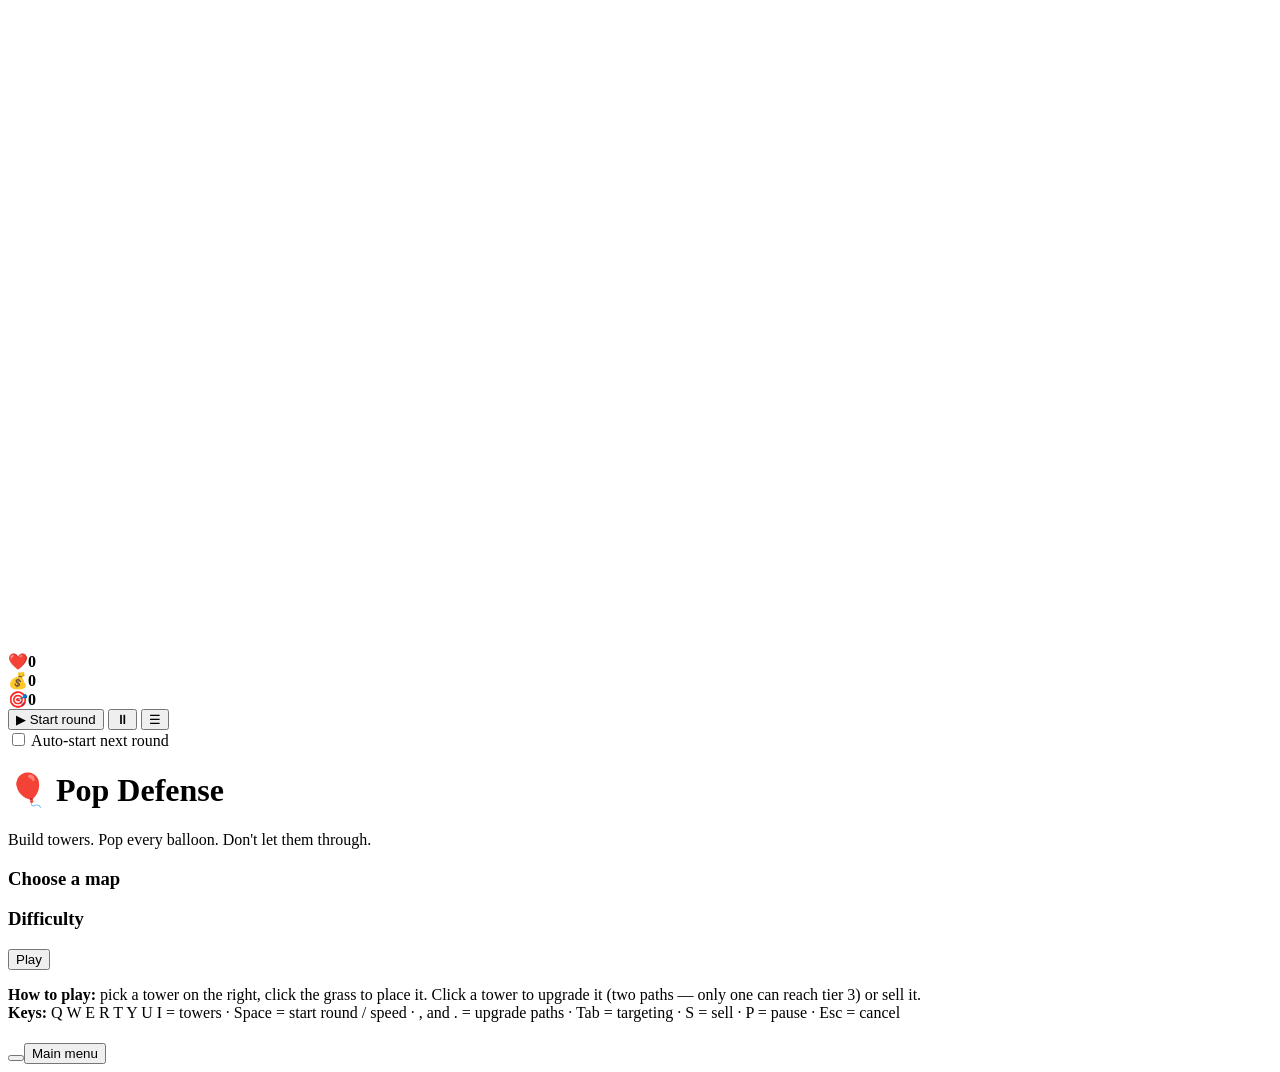
==== index.html @ dcce0a8f "Add index.html" ====
<!doctype html>
<html lang="en">
<head>
<meta charset="utf-8">
<meta name="viewport" content="width=device-width,initial-scale=1">
<title>Pop Defense — balloon tower defense</title>
<meta name="description" content="A free browser balloon-popping tower defense game.">
<link rel="icon" href="data:image/svg+xml,<svg xmlns='http://www.w3.org/2000/svg' viewBox='0 0 100 100'><text y='.9em' font-size='90'>🎈</text></svg>">
<link rel="stylesheet" href="style.css">
</head>
<body>
<div id="wrap">
  <div id="stage"><canvas id="game" width="960" height="640"></canvas></div>
  <aside id="side">
    <div id="hud">
      <div class="stat" title="Lives"><span>❤️</span><b id="lives">0</b></div>
      <div class="stat" title="Cash"><span>💰</span><b id="cash">0</b></div>
      <div class="stat" title="Round"><span>🎯</span><b id="round">0</b></div>
    </div>
    <div class="ctrl">
      <button id="go" class="green">▶ Start round</button>
      <button id="pause" title="Pause (P)">⏸</button>
      <button id="menuBtn" title="Main menu">☰</button>
    </div>
    <label class="chk"><input type="checkbox" id="auto"> Auto-start next round</label>
    <div id="shop"></div>
    <div id="info"></div>
  </aside>
</div>

<div id="menu" class="ov">
  <div class="card">
    <h1>🎈 Pop Defense</h1>
    <p class="sub">Build towers. Pop every balloon. Don't let them through.</p>
    <h3>Choose a map</h3>
    <div id="maps"></div>
    <h3>Difficulty</h3>
    <div id="diffs"></div>
    <button id="play" class="big green">Play</button>
    <p class="help"><b>How to play:</b> pick a tower on the right, click the grass to place it. Click a tower to upgrade it (two paths — only one can reach tier 3) or sell it.<br>
    <b>Keys:</b> Q W E R T Y U I = towers · Space = start round / speed · , and . = upgrade paths · Tab = targeting · S = sell · P = pause · Esc = cancel</p>
  </div>
</div>

<div id="end" class="ov hidden">
  <div class="card small">
    <h1 id="endT"></h1>
    <p id="endP"></p>
    <div class="row"><button id="endA" class="green"></button><button id="endB">Main menu</button></div>
  </div>
</div>
<script src="game.js"></script>
</body>
</html>
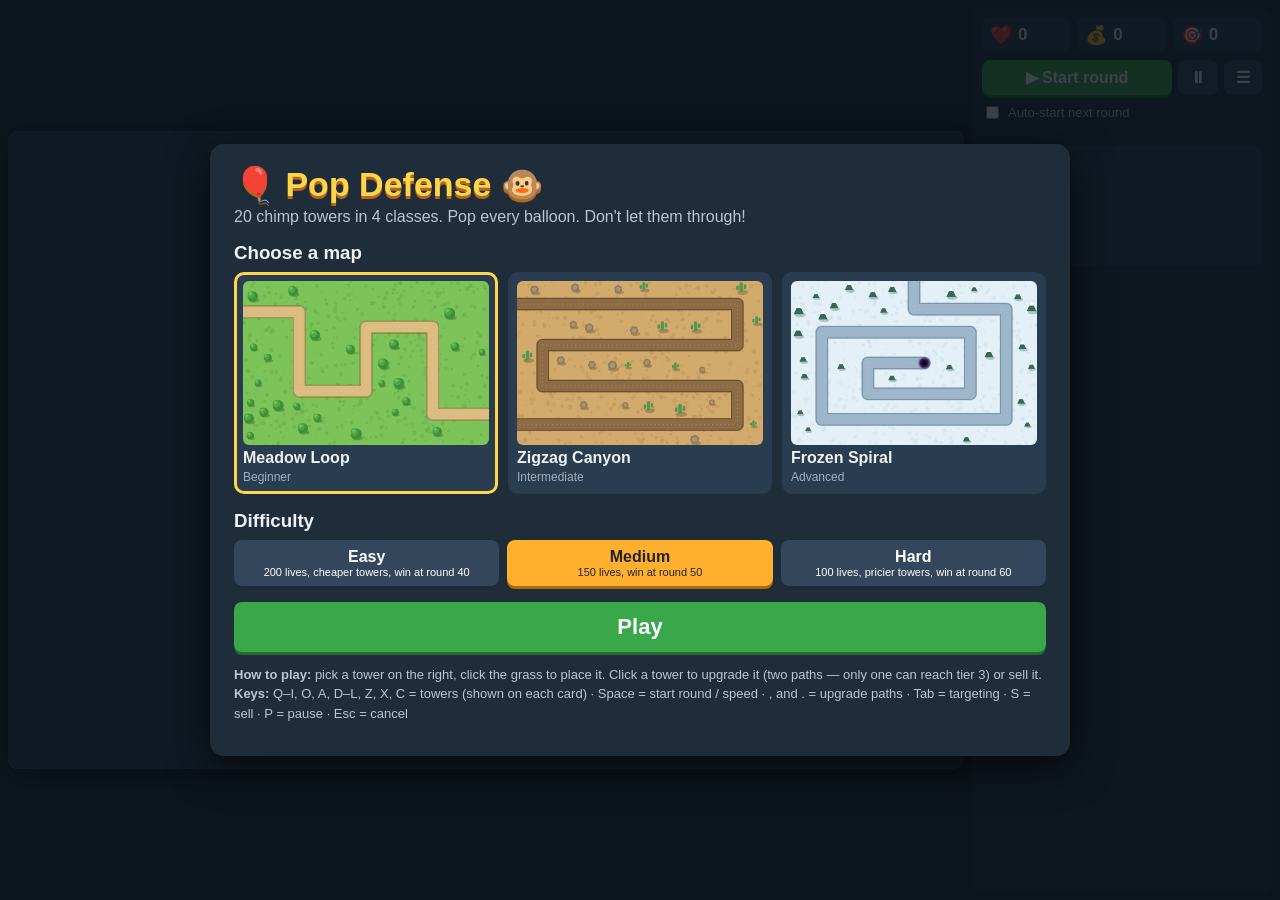
==== commit 3a3f038e: "Update index.html" ====
--- a/index.html
+++ b/index.html
@@ -23,6 +23,7 @@
       <button id="menuBtn" title="Main menu">☰</button>
     </div>
     <label class="chk"><input type="checkbox" id="auto"> Auto-start next round</label>
+    <div id="tabs"></div>
     <div id="shop"></div>
     <div id="info"></div>
   </aside>
@@ -30,15 +31,15 @@
 
 <div id="menu" class="ov">
   <div class="card">
-    <h1>🎈 Pop Defense</h1>
-    <p class="sub">Build towers. Pop every balloon. Don't let them through.</p>
+    <h1 class="logo"><span>🎈</span> Pop Defense <span>🐵</span></h1>
+    <p class="sub">20 chimp towers in 4 classes. Pop every balloon. Don't let them through!</p>
     <h3>Choose a map</h3>
     <div id="maps"></div>
     <h3>Difficulty</h3>
     <div id="diffs"></div>
     <button id="play" class="big green">Play</button>
     <p class="help"><b>How to play:</b> pick a tower on the right, click the grass to place it. Click a tower to upgrade it (two paths — only one can reach tier 3) or sell it.<br>
-    <b>Keys:</b> Q W E R T Y U I = towers · Space = start round / speed · , and . = upgrade paths · Tab = targeting · S = sell · P = pause · Esc = cancel</p>
+    <b>Keys:</b> Q–I, O, A, D–L, Z, X, C = towers (shown on each card) · Space = start round / speed · , and . = upgrade paths · Tab = targeting · S = sell · P = pause · Esc = cancel</p>
   </div>
 </div>
 
@@ -50,5 +51,6 @@
   </div>
 </div>
 <script src="game.js"></script>
+<script src="r3d.js"></script>
 </body>
 </html>
--- a/style.css
+++ b/style.css
@@ -0,0 +1,67 @@
+*{box-sizing:border-box}
+html,body{margin:0;height:100%;background:#16202b;color:#eef2f7;font-family:"Trebuchet MS",Verdana,sans-serif;overflow:hidden}
+button{font:inherit;cursor:pointer;border:0;border-radius:8px;padding:8px 12px;background:#33465c;color:#fff;font-weight:700;box-shadow:0 3px 0 #1d2a38}
+button:hover{filter:brightness(1.12)}
+button:active{transform:translateY(2px);box-shadow:0 1px 0 #1d2a38}
+button:disabled,button.off{opacity:.45;cursor:not-allowed;filter:none}
+button.green{background:#3aa84a;box-shadow:0 3px 0 #22702e}
+button.red{background:#d2423f;box-shadow:0 3px 0 #8e2624}
+#wrap{display:flex;height:100vh;padding:8px;gap:8px}
+#stage{flex:1;display:flex;align-items:center;justify-content:center;min-width:0}
+#game{width:100%;max-width:calc((100vh - 16px) * 1.5);height:auto;aspect-ratio:3/2;border-radius:10px;box-shadow:0 6px 24px #0008;background:#7cc35a;touch-action:none;display:block}
+#side{width:300px;flex:none;display:flex;flex-direction:column;gap:8px;overflow-y:auto;background:#1f2d3b;border-radius:10px;padding:10px}
+#hud{display:flex;gap:6px}
+.stat{flex:1;background:#2a3c4f;border-radius:8px;padding:6px 8px;display:flex;align-items:center;gap:6px;font-size:18px}
+.stat b{font-size:17px}
+.ctrl{display:flex;gap:6px}
+.ctrl #go{flex:1}
+.chk{font-size:13px;color:#b9c6d4;display:flex;gap:6px;align-items:center}
+#shop{display:grid;grid-template-columns:1fr 1fr;gap:6px}
+.tw{display:flex;align-items:center;gap:6px;padding:4px 6px;background:#2a3c4f;border-radius:8px;box-shadow:none;text-align:left;font-size:12px;font-weight:700;position:relative}
+.tw canvas{width:40px;height:40px;flex:none}
+.tw small{display:block;color:#ffd54a;font-size:12px}
+.tw i{position:absolute;top:2px;right:5px;font-style:normal;font-size:10px;color:#8ea2b6}
+.tw.on{outline:2px solid #ffd54a}
+.tw.poor small{color:#ff7a7a}
+#info{background:#2a3c4f;border-radius:8px;padding:10px;font-size:13px;line-height:1.4;min-height:120px}
+#info h2{margin:0 0 4px;font-size:17px}
+#info .dim{color:#9fb0c2}
+.paths{display:flex;gap:6px;margin:8px 0}
+.path{flex:1;background:#1f2d3b;border-radius:8px;padding:6px;display:flex;flex-direction:column;gap:4px}
+.pips{display:flex;gap:3px}
+.pips span{flex:1;height:6px;border-radius:3px;background:#3b4f64}
+.p0 .pips span.f{background:#ffc93c}
+.p1 .pips span.f{background:#4ad7ff}
+.path button{font-size:12px;padding:6px;line-height:1.25}
+.path button small{display:block;font-weight:400;color:#d8e2ec;font-size:11px}
+.path button b{color:#ffd54a}
+.row{display:flex;gap:6px;flex-wrap:wrap}
+.row button{flex:1}
+.tgt button{padding:5px 6px;font-size:12px}
+.tgt button.on{background:#ffb02e;color:#222;box-shadow:0 3px 0 #a86c0c}
+.ov{position:fixed;inset:0;background:#0b121acc;display:flex;align-items:center;justify-content:center;z-index:5;padding:12px}
+.hidden{display:none!important}
+.card{background:#1f2d3b;border-radius:14px;padding:20px 24px;max-width:860px;width:100%;max-height:96vh;overflow-y:auto;box-shadow:0 10px 40px #000a}
+.card.small{max-width:420px;text-align:center}
+.card h1{margin:0;font-size:34px;color:#ffd54a;text-shadow:0 3px 0 #b5651d}
+.card h3{margin:16px 0 8px}
+.sub{margin:4px 0 0;color:#b9c6d4}
+#maps{display:grid;grid-template-columns:repeat(auto-fit,minmax(200px,1fr));gap:10px}
+.map{background:#2a3c4f;border-radius:10px;padding:6px;cursor:pointer;border:3px solid transparent}
+.map.on{border-color:#ffd54a}
+.map canvas{width:100%;border-radius:6px;display:block}
+.map b{display:block;margin-top:4px}
+.map span{font-size:12px;color:#9fb0c2}
+#diffs{display:flex;gap:8px}
+#diffs button{flex:1}
+#diffs button.on{background:#ffb02e;color:#222;box-shadow:0 3px 0 #a86c0c}
+#diffs small{display:block;font-weight:400;font-size:11px}
+.big{width:100%;margin-top:16px;font-size:22px;padding:12px}
+.help{font-size:13px;color:#b9c6d4;line-height:1.5}
+@media (max-width:900px){
+  html,body{overflow:auto}
+  #wrap{flex-direction:column;height:auto}
+  #side{width:100%}
+  #shop{grid-template-columns:repeat(4,1fr)}
+  .tw{flex-direction:column;text-align:center}
+}
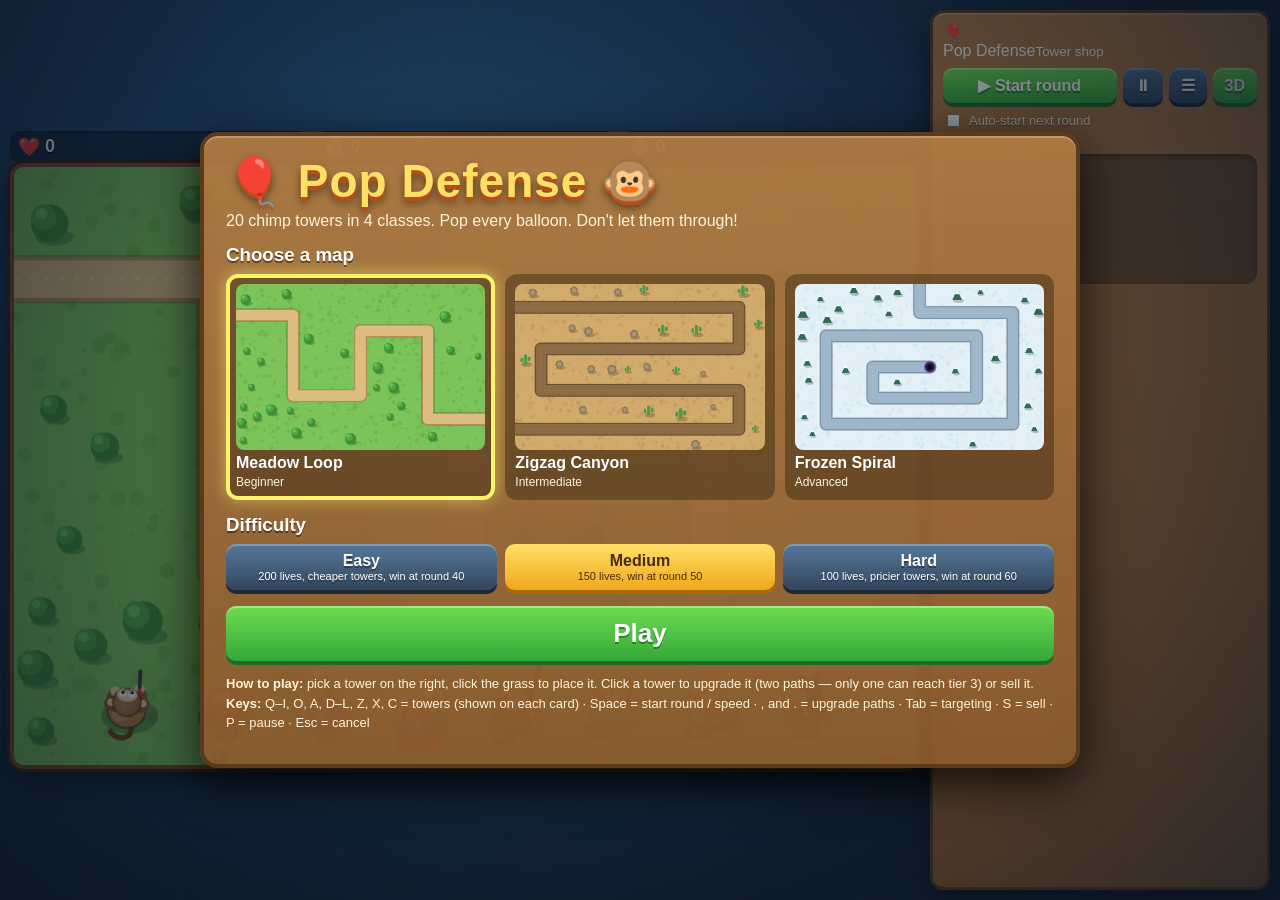
==== commit abf77fc6: "Update index.html" ====
--- a/index.html
+++ b/index.html
@@ -6,17 +6,22 @@
 <title>Pop Defense — balloon tower defense</title>
 <meta name="description" content="A free browser balloon-popping tower defense game.">
 <link rel="icon" href="data:image/svg+xml,<svg xmlns='http://www.w3.org/2000/svg' viewBox='0 0 100 100'><text y='.9em' font-size='90'>🎈</text></svg>">
+<link rel="preconnect" href="https://fonts.googleapis.com">
+<link rel="stylesheet" href="https://fonts.googleapis.com/css2?family=Lilita+One&family=Nunito:wght@600;700;800&display=swap">
 <link rel="stylesheet" href="style.css">
 </head>
 <body>
 <div id="wrap">
-  <div id="stage"><canvas id="game" width="960" height="640"></canvas></div>
-  <aside id="side">
-    <div id="hud">
+  <div id="stage"><div id="frame">
+      <div id="hud">
       <div class="stat" title="Lives"><span>❤️</span><b id="lives">0</b></div>
       <div class="stat" title="Cash"><span>💰</span><b id="cash">0</b></div>
       <div class="stat" title="Round"><span>🎯</span><b id="round">0</b></div>
     </div>
+      <canvas id="game" width="960" height="640"></canvas>
+  </div></div>
+  <aside id="side">
+    <div class="sidehead"><span class="ic">🎈</span><div class="lg">Pop Defense<small>Tower shop</small></div></div>
     <div class="ctrl">
       <button id="go" class="green">▶ Start round</button>
       <button id="pause" title="Pause (P)">⏸</button>
@@ -30,6 +35,7 @@
 </div>
 
 <div id="menu" class="ov">
+  <div class="sky"><i style="left:30%;background:#4cd964;animation-duration:12s;animation-delay:-12s;transform:scale(0.89)"></i><i style="left:11%;background:#ff4d5e;animation-duration:11s;animation-delay:-12s;transform:scale(0.93)"></i><i style="left:37%;background:#ff9f1c;animation-duration:11s;animation-delay:-7s;transform:scale(0.91)"></i><i style="left:46%;background:#4cd964;animation-duration:13s;animation-delay:-3s;transform:scale(0.76)"></i><i style="left:3%;background:#ff9f1c;animation-duration:21s;animation-delay:-8s;transform:scale(1.08)"></i><i style="left:24%;background:#3d8bff;animation-duration:15s;animation-delay:-9s;transform:scale(0.98)"></i><i style="left:93%;background:#ff9f1c;animation-duration:16s;animation-delay:-2s;transform:scale(1.11)"></i><i style="left:43%;background:#b388ff;animation-duration:17s;animation-delay:-16s;transform:scale(0.75)"></i><i style="left:31%;background:#ffd23f;animation-duration:15s;animation-delay:-2s;transform:scale(1.17)"></i><i style="left:70%;background:#ff9f1c;animation-duration:15s;animation-delay:-0s;transform:scale(1.15)"></i><i style="left:73%;background:#b388ff;animation-duration:15s;animation-delay:-16s;transform:scale(0.72)"></i><i style="left:54%;background:#ff7ad9;animation-duration:15s;animation-delay:-13s;transform:scale(0.87)"></i><i style="left:29%;background:#4cd964;animation-duration:15s;animation-delay:-1s;transform:scale(0.65)"></i><i style="left:59%;background:#b388ff;animation-duration:15s;animation-delay:-16s;transform:scale(0.92)"></i><i style="left:60%;background:#b388ff;animation-duration:16s;animation-delay:-4s;transform:scale(1.20)"></i><i style="left:25%;background:#ff4d5e;animation-duration:17s;animation-delay:-6s;transform:scale(0.98)"></i></div>
   <div class="card">
     <h1 class="logo"><span>🎈</span> Pop Defense <span>🐵</span></h1>
     <p class="sub">20 chimp towers in 4 classes. Pop every balloon. Don't let them through!</p>
@@ -44,6 +50,7 @@
 </div>
 
 <div id="end" class="ov hidden">
+  <div class="sky"><i style="left:30%;background:#4cd964;animation-duration:12s;animation-delay:-12s;transform:scale(0.89)"></i><i style="left:11%;background:#ff4d5e;animation-duration:11s;animation-delay:-12s;transform:scale(0.93)"></i><i style="left:37%;background:#ff9f1c;animation-duration:11s;animation-delay:-7s;transform:scale(0.91)"></i><i style="left:46%;background:#4cd964;animation-duration:13s;animation-delay:-3s;transform:scale(0.76)"></i><i style="left:3%;background:#ff9f1c;animation-duration:21s;animation-delay:-8s;transform:scale(1.08)"></i><i style="left:24%;background:#3d8bff;animation-duration:15s;animation-delay:-9s;transform:scale(0.98)"></i><i style="left:93%;background:#ff9f1c;animation-duration:16s;animation-delay:-2s;transform:scale(1.11)"></i><i style="left:43%;background:#b388ff;animation-duration:17s;animation-delay:-16s;transform:scale(0.75)"></i><i style="left:31%;background:#ffd23f;animation-duration:15s;animation-delay:-2s;transform:scale(1.17)"></i><i style="left:70%;background:#ff9f1c;animation-duration:15s;animation-delay:-0s;transform:scale(1.15)"></i><i style="left:73%;background:#b388ff;animation-duration:15s;animation-delay:-16s;transform:scale(0.72)"></i><i style="left:54%;background:#ff7ad9;animation-duration:15s;animation-delay:-13s;transform:scale(0.87)"></i><i style="left:29%;background:#4cd964;animation-duration:15s;animation-delay:-1s;transform:scale(0.65)"></i><i style="left:59%;background:#b388ff;animation-duration:15s;animation-delay:-16s;transform:scale(0.92)"></i><i style="left:60%;background:#b388ff;animation-duration:16s;animation-delay:-4s;transform:scale(1.20)"></i><i style="left:25%;background:#ff4d5e;animation-duration:17s;animation-delay:-6s;transform:scale(0.98)"></i></div>
   <div class="card small">
     <h1 id="endT"></h1>
     <p id="endP"></p>
--- a/style.css
+++ b/style.css
@@ -1,67 +1,104 @@
 *{box-sizing:border-box}
-html,body{margin:0;height:100%;background:#16202b;color:#eef2f7;font-family:"Trebuchet MS",Verdana,sans-serif;overflow:hidden}
-button{font:inherit;cursor:pointer;border:0;border-radius:8px;padding:8px 12px;background:#33465c;color:#fff;font-weight:700;box-shadow:0 3px 0 #1d2a38}
+html,body{margin:0;height:100%;background:radial-gradient(circle at 30% 20%,#2b5d8a,#132235 70%);color:#fff;font-family:"Trebuchet MS",Verdana,sans-serif;overflow:hidden}
+button{font:inherit;cursor:pointer;border:0;border-radius:10px;padding:8px 12px;background:linear-gradient(#56789c,#33465c);color:#fff;font-weight:700;box-shadow:0 4px 0 #1d2a38,inset 0 2px 0 rgba(255,255,255,.25);text-shadow:0 2px 0 rgba(0,0,0,.35);transition:transform .08s,filter .15s}
 button:hover{filter:brightness(1.12)}
-button:active{transform:translateY(2px);box-shadow:0 1px 0 #1d2a38}
-button:disabled,button.off{opacity:.45;cursor:not-allowed;filter:none}
-button.green{background:#3aa84a;box-shadow:0 3px 0 #22702e}
-button.red{background:#d2423f;box-shadow:0 3px 0 #8e2624}
-#wrap{display:flex;height:100vh;padding:8px;gap:8px}
+button:active{transform:translateY(3px);box-shadow:0 1px 0 #1d2a38}
+button:disabled,button.off{filter:grayscale(.7) brightness(.8);cursor:not-allowed}
+button.green{background:linear-gradient(#6fdc4f,#33a83a);box-shadow:0 4px 0 #1f6e25,inset 0 2px 0 rgba(255,255,255,.35)}
+button.red{background:linear-gradient(#ff6a5a,#c9302c);box-shadow:0 4px 0 #84201d,inset 0 2px 0 rgba(255,255,255,.3)}
+#wrap{display:flex;height:100vh;padding:10px;gap:10px}
 #stage{flex:1;display:flex;align-items:center;justify-content:center;min-width:0}
-#game{width:100%;max-width:calc((100vh - 16px) * 1.5);height:auto;aspect-ratio:3/2;border-radius:10px;box-shadow:0 6px 24px #0008;background:#7cc35a;touch-action:none;display:block}
-#side{width:300px;flex:none;display:flex;flex-direction:column;gap:8px;overflow-y:auto;background:#1f2d3b;border-radius:10px;padding:10px}
+#game{width:100%;max-width:calc((100vh - 28px)*1.5);aspect-ratio:3/2;height:auto;border-radius:14px;border:4px solid #7a4d26;box-shadow:0 0 0 3px #3a230f,0 10px 30px #000a;background:#7cc35a;touch-action:none;display:block}
+#side{width:340px;flex:none;display:flex;flex-direction:column;gap:8px;overflow-y:auto;background:linear-gradient(#b07a43,#8a5a2e);border:3px solid #5c3a1c;border-radius:14px;padding:10px;box-shadow:inset 0 2px 0 rgba(255,255,255,.2),0 10px 30px #0008}
 #hud{display:flex;gap:6px}
-.stat{flex:1;background:#2a3c4f;border-radius:8px;padding:6px 8px;display:flex;align-items:center;gap:6px;font-size:18px}
-.stat b{font-size:17px}
-.ctrl{display:flex;gap:6px}
-.ctrl #go{flex:1}
-.chk{font-size:13px;color:#b9c6d4;display:flex;gap:6px;align-items:center}
-#shop{display:grid;grid-template-columns:1fr 1fr;gap:6px}
-.tw{display:flex;align-items:center;gap:6px;padding:4px 6px;background:#2a3c4f;border-radius:8px;box-shadow:none;text-align:left;font-size:12px;font-weight:700;position:relative}
-.tw canvas{width:40px;height:40px;flex:none}
-.tw small{display:block;color:#ffd54a;font-size:12px}
-.tw i{position:absolute;top:2px;right:5px;font-style:normal;font-size:10px;color:#8ea2b6}
-.tw.on{outline:2px solid #ffd54a}
-.tw.poor small{color:#ff7a7a}
-#info{background:#2a3c4f;border-radius:8px;padding:10px;font-size:13px;line-height:1.4;min-height:120px}
-#info h2{margin:0 0 4px;font-size:17px}
-#info .dim{color:#9fb0c2}
-.paths{display:flex;gap:6px;margin:8px 0}
-.path{flex:1;background:#1f2d3b;border-radius:8px;padding:6px;display:flex;flex-direction:column;gap:4px}
-.pips{display:flex;gap:3px}
-.pips span{flex:1;height:6px;border-radius:3px;background:#3b4f64}
-.p0 .pips span.f{background:#ffc93c}
-.p1 .pips span.f{background:#4ad7ff}
-.path button{font-size:12px;padding:6px;line-height:1.25}
-.path button small{display:block;font-weight:400;color:#d8e2ec;font-size:11px}
-.path button b{color:#ffd54a}
-.row{display:flex;gap:6px;flex-wrap:wrap}
-.row button{flex:1}
-.tgt button{padding:5px 6px;font-size:12px}
-.tgt button.on{background:#ffb02e;color:#222;box-shadow:0 3px 0 #a86c0c}
-.ov{position:fixed;inset:0;background:#0b121acc;display:flex;align-items:center;justify-content:center;z-index:5;padding:12px}
+.stat{flex:1;background:rgba(0,0,0,.35);border-radius:10px;padding:5px 8px;display:flex;align-items:center;gap:5px;font-size:18px;box-shadow:inset 0 2px 4px rgba(0,0,0,.4)}
+.stat b{font-size:18px;text-shadow:0 2px 0 #000,0 0 2px #000}
+.ctrl{display:flex;gap:6px}.ctrl #go{flex:1;font-size:16px}
+.chk{font-size:13px;color:#fff3dc;display:flex;gap:6px;align-items:center;text-shadow:0 1px 0 #0006}
+#tabs{display:flex;gap:4px}
+#tabs button{flex:1;padding:5px 2px;font-size:11px;border-radius:8px;box-shadow:0 3px 0 rgba(0,0,0,.35)}
+#tabs .all{background:linear-gradient(#8b98a8,#5d6a7a)}
+#tabs .primary{background:linear-gradient(#5ea2f0,#2f6fc0)}
+#tabs .military{background:linear-gradient(#78b85a,#43802d)}
+#tabs .magic{background:linear-gradient(#b07cf0,#7444c4)}
+#tabs .support{background:linear-gradient(#ffb04a,#d07a1c)}
+#tabs button.on{outline:3px solid #fff36b;transform:translateY(2px)}
+#shop{display:grid;grid-template-columns:repeat(4,1fr);gap:5px}
+.tw{position:relative;display:flex;flex-direction:column;align-items:center;padding:3px 2px 20px;border-radius:11px;border:3px solid rgba(0,0,0,.35);box-shadow:0 4px 0 rgba(0,0,0,.35),inset 0 2px 0 rgba(255,255,255,.35);font-size:10px;line-height:1.05;text-align:center;overflow:hidden}
+.tw.primary{background:radial-gradient(circle at 50% 35%,#8cc4ff,#2f6fc0 75%)}
+.tw.military{background:radial-gradient(circle at 50% 35%,#b6e08f,#43802d 75%)}
+.tw.magic{background:radial-gradient(circle at 50% 35%,#dcb8ff,#7444c4 75%)}
+.tw.support{background:radial-gradient(circle at 50% 35%,#ffd79a,#d07a1c 75%)}
+.tw img{width:54px;height:54px;filter:drop-shadow(0 3px 2px rgba(0,0,0,.35))}
+.tw:hover img{animation:wig .5s}
+@keyframes wig{25%{transform:rotate(-8deg) scale(1.08)}75%{transform:rotate(8deg) scale(1.08)}}
+.tw b{min-height:22px;display:flex;align-items:center}
+.tw .pr{position:absolute;left:0;right:0;bottom:0;background:linear-gradient(#ffe066,#f0a81c);color:#5a3300;font-size:11px;padding:2px 0;text-shadow:none;border-top:2px solid rgba(0,0,0,.25)}
+.tw i{position:absolute;top:3px;left:3px;font-style:normal;font-size:9px;background:rgba(0,0,0,.45);border-radius:5px;padding:1px 4px}
+.tw.on{border-color:#fff36b;box-shadow:0 0 0 2px #fff36b,0 0 14px #fff36b}
+.tw.poor{filter:grayscale(.6) brightness(.75)}
+.tw.poor .pr{background:linear-gradient(#ff8a7a,#c9302c);color:#fff}
+#info{background:rgba(0,0,0,.32);border-radius:12px;padding:10px;font-size:13px;line-height:1.35;min-height:130px;box-shadow:inset 0 2px 6px rgba(0,0,0,.4)}
+#info h2{margin:0;font-size:18px;text-shadow:0 2px 0 #000}
+#info p{margin:6px 0}
+.dim{color:#f1e4cf}
+.thead{display:flex;gap:8px;align-items:center;border-radius:10px;padding:5px;margin-bottom:6px}
+.thead.primary{background:linear-gradient(90deg,#2f6fc0,transparent)}
+.thead.military{background:linear-gradient(90deg,#43802d,transparent)}
+.thead.magic{background:linear-gradient(90deg,#7444c4,transparent)}
+.thead.support{background:linear-gradient(90deg,#d07a1c,transparent)}
+.thead img{width:64px;height:64px;filter:drop-shadow(0 3px 2px #0006);animation:bob 2s ease-in-out infinite}
+@keyframes bob{50%{transform:translateY(-3px)}}
+.buff{display:inline-block;margin-top:3px;font-size:11px;background:#ffd54a;color:#5a3300;border-radius:6px;padding:1px 6px;text-shadow:none}
+.upath{background:rgba(0,0,0,.25);border-radius:10px;padding:6px;margin:6px 0}
+.ucards{display:flex;gap:4px;margin-bottom:5px}
+.uc{flex:1;border-radius:8px;padding:3px;text-align:center;font-size:10px;line-height:1.1;border:2px solid rgba(0,0,0,.4);background:#4a505a;min-height:60px}
+.uc img{width:34px;height:34px;display:block;margin:0 auto}
+.uc.own{background:linear-gradient(#ffd96b,#e89a1c);color:#4a2a00}
+.p1 .uc.own{background:linear-gradient(#6fe3ff,#2a8fc8);color:#06283a}
+.uc.next{background:linear-gradient(#7fe05a,#3a9a30);animation:glow 1s infinite alternate}
+.uc.lock{opacity:.55}
+@keyframes glow{to{box-shadow:0 0 10px #b6ff8a}}
+.buy{width:100%;display:flex;align-items:center;gap:6px;text-align:left;font-size:13px;padding:6px 8px;background:linear-gradient(#6fdc4f,#33a83a);box-shadow:0 4px 0 #1f6e25}
+.buy span{flex:1}.buy small{display:block;font-weight:400;font-size:11px;color:#eaffea}
+.buy b{background:rgba(0,0,0,.3);border-radius:6px;padding:3px 6px;color:#fff36b;white-space:nowrap}
+.buy.off{background:linear-gradient(#9a8a8a,#6a5a5a);box-shadow:0 4px 0 #3a2a2a}
+.buy.off b{color:#ff9a8a}
+.maxed{text-align:center;font-weight:700;color:#fff36b;padding:4px}
+.locked{text-align:center;color:#ffc4b8;padding:4px;font-size:12px}
+.row{display:flex;gap:6px;flex-wrap:wrap}.row button{flex:1}
+.tgt{margin-top:6px}.tgt button{padding:5px 4px;font-size:12px}
+.tgt button.on{background:linear-gradient(#ffe066,#f0a81c);color:#4a2a00;text-shadow:none;box-shadow:0 3px 0 #a86c0c}
+.bchips{display:flex;flex-wrap:wrap;gap:4px;margin-top:6px}
+.bchip{display:flex;align-items:center;gap:4px;background:rgba(0,0,0,.3);border-radius:20px;padding:2px 8px 2px 3px;font-size:12px}
+.bchip i{width:13px;height:16px;border-radius:50%;display:inline-block;border:1px solid rgba(0,0,0,.4)}
+.ov{position:fixed;inset:0;background:radial-gradient(circle,rgba(10,20,35,.15),rgba(10,20,35,.7));display:flex;align-items:center;justify-content:center;z-index:5;padding:12px}
 .hidden{display:none!important}
-.card{background:#1f2d3b;border-radius:14px;padding:20px 24px;max-width:860px;width:100%;max-height:96vh;overflow-y:auto;box-shadow:0 10px 40px #000a}
-.card.small{max-width:420px;text-align:center}
-.card h1{margin:0;font-size:34px;color:#ffd54a;text-shadow:0 3px 0 #b5651d}
-.card h3{margin:16px 0 8px}
-.sub{margin:4px 0 0;color:#b9c6d4}
+.card{background:linear-gradient(rgba(176,122,67,.95),rgba(138,90,46,.95));border:4px solid #5c3a1c;border-radius:18px;padding:18px 22px;max-width:880px;width:100%;max-height:96vh;overflow-y:auto;box-shadow:0 14px 50px #000c,inset 0 2px 0 rgba(255,255,255,.25);animation:pop .45s cubic-bezier(.2,1.6,.4,1)}
+@keyframes pop{from{transform:scale(.7);opacity:0}}
+.card.small{max-width:440px;text-align:center}
+.card h1{margin:0;font-size:46px;color:#ffe066;text-shadow:0 4px 0 #b5501d,0 6px 10px #0008;letter-spacing:1px}
+.logo span{display:inline-block;animation:float 2s ease-in-out infinite}
+.logo span:last-child{animation-delay:-1s}
+@keyframes float{50%{transform:translateY(-6px) rotate(6deg)}}
+.card h3{margin:14px 0 8px;text-shadow:0 2px 0 #0007}
+.sub{margin:4px 0 0;color:#fff3dc}
 #maps{display:grid;grid-template-columns:repeat(auto-fit,minmax(200px,1fr));gap:10px}
-.map{background:#2a3c4f;border-radius:10px;padding:6px;cursor:pointer;border:3px solid transparent}
-.map.on{border-color:#ffd54a}
-.map canvas{width:100%;border-radius:6px;display:block}
-.map b{display:block;margin-top:4px}
-.map span{font-size:12px;color:#9fb0c2}
-#diffs{display:flex;gap:8px}
-#diffs button{flex:1}
-#diffs button.on{background:#ffb02e;color:#222;box-shadow:0 3px 0 #a86c0c}
+.map{background:rgba(0,0,0,.3);border-radius:12px;padding:6px;cursor:pointer;border:4px solid transparent;transition:transform .15s}
+.map:hover{transform:translateY(-3px) rotate(-.5deg)}
+.map.on{border-color:#fff36b;box-shadow:0 0 16px #fff36b88}
+.map canvas{width:100%;border-radius:8px;display:block}
+.map b{display:block;margin-top:4px;font-size:16px}
+.map span{font-size:12px;color:#fff3dc}
+#diffs{display:flex;gap:8px}#diffs button{flex:1}
+#diffs button.on{background:linear-gradient(#ffe066,#f0a81c);color:#4a2a00;text-shadow:none;box-shadow:0 4px 0 #a86c0c}
 #diffs small{display:block;font-weight:400;font-size:11px}
-.big{width:100%;margin-top:16px;font-size:22px;padding:12px}
-.help{font-size:13px;color:#b9c6d4;line-height:1.5}
+.big{width:100%;margin-top:16px;font-size:26px;padding:12px;animation:pulse 1.4s infinite}
+@keyframes pulse{50%{transform:scale(1.02)}}
+.help{font-size:13px;color:#fff3dc;line-height:1.5}
 @media (max-width:900px){
   html,body{overflow:auto}
   #wrap{flex-direction:column;height:auto}
   #side{width:100%}
-  #shop{grid-template-columns:repeat(4,1fr)}
-  .tw{flex-direction:column;text-align:center}
+  #shop{grid-template-columns:repeat(5,1fr)}
 }
